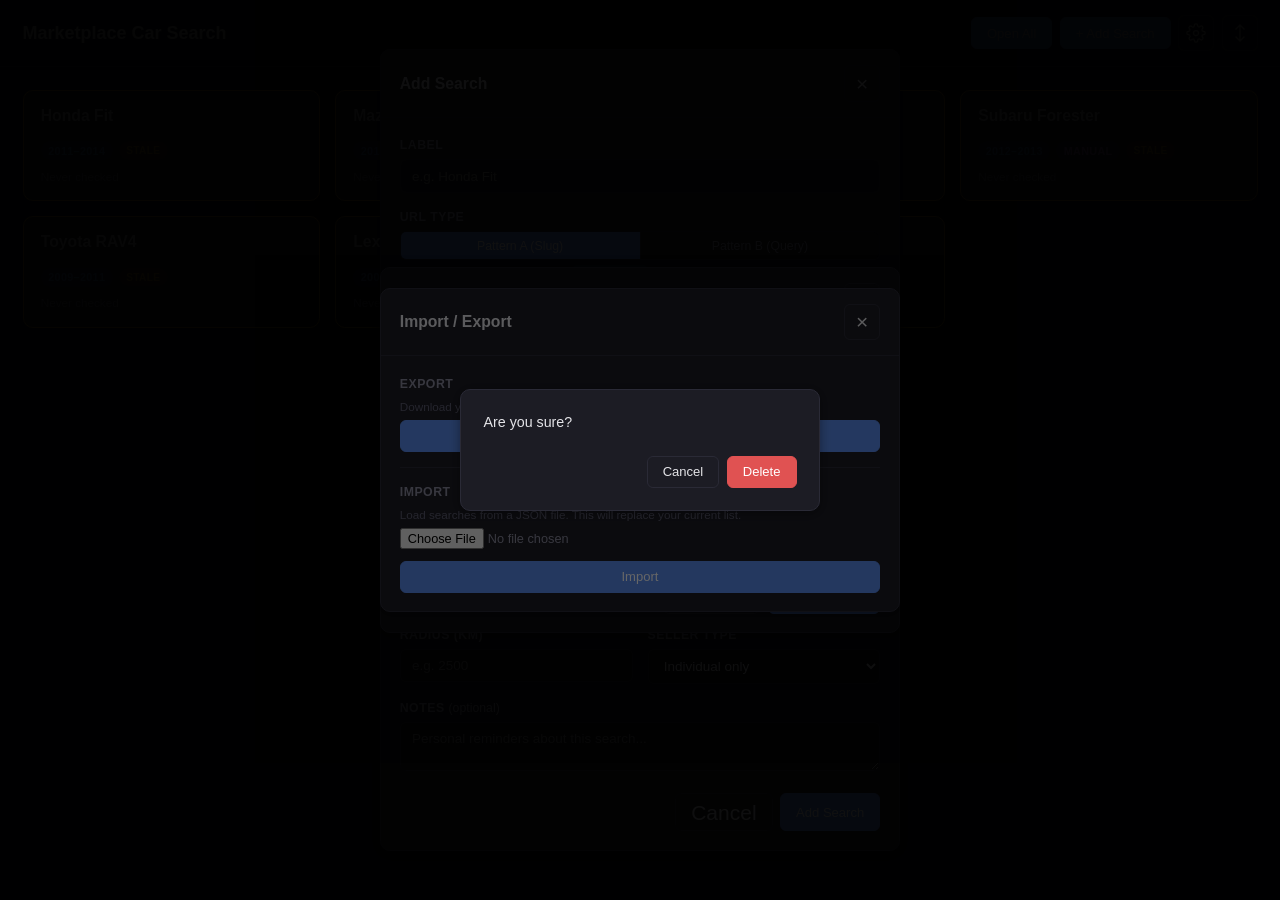
==== index.html @ 62330067 "Add Facebook Marketplace car search launcher dashboard Single-page web app for managing and launchin" ====
<!DOCTYPE html>
<html lang="en">
<head>
  <meta charset="UTF-8">
  <meta name="viewport" content="width=device-width, initial-scale=1.0">
  <title>Marketplace Car Search</title>
  <link rel="stylesheet" href="styles.css">
</head>
<body>
  <header>
    <div class="header-left">
      <h1>Marketplace Car Search</h1>
    </div>
    <div class="header-right">
      <button id="open-all-btn" class="btn btn-primary" title="Open all searches in new tabs">Open All</button>
      <button id="add-search-btn" class="btn btn-accent" title="Add a new search">+ Add Search</button>
      <button id="settings-btn" class="btn btn-icon" title="Settings" aria-label="Settings">
        <svg width="20" height="20" viewBox="0 0 24 24" fill="none" stroke="currentColor" stroke-width="1.5" stroke-linecap="round" stroke-linejoin="round"><circle cx="12" cy="12" r="3"/><path d="M19.4 15a1.65 1.65 0 00.33 1.82l.06.06a2 2 0 01-2.83 2.83l-.06-.06a1.65 1.65 0 00-1.82-.33 1.65 1.65 0 00-1 1.51V21a2 2 0 01-4 0v-.09A1.65 1.65 0 009 19.4a1.65 1.65 0 00-1.82.33l-.06.06a2 2 0 01-2.83-2.83l.06-.06A1.65 1.65 0 004.68 15a1.65 1.65 0 00-1.51-1H3a2 2 0 010-4h.09A1.65 1.65 0 004.6 9a1.65 1.65 0 00-.33-1.82l-.06-.06a2 2 0 012.83-2.83l.06.06A1.65 1.65 0 009 4.68a1.65 1.65 0 001-1.51V3a2 2 0 014 0v.09a1.65 1.65 0 001 1.51 1.65 1.65 0 001.82-.33l.06-.06a2 2 0 012.83 2.83l-.06.06A1.65 1.65 0 0019.4 9a1.65 1.65 0 001.51 1H21a2 2 0 010 4h-.09a1.65 1.65 0 00-1.51 1z"/></svg>
      </button>
      <button id="import-export-btn" class="btn btn-icon" title="Import / Export" aria-label="Import / Export">
        <svg width="20" height="20" viewBox="0 0 20 20" fill="none"><path d="M6 14l4 4 4-4M10 18V8M14 6l-4-4-4 4M10 2v10" stroke="currentColor" stroke-width="1.5" stroke-linecap="round" stroke-linejoin="round"/></svg>
      </button>
    </div>
  </header>

  <main id="search-grid" class="search-grid"></main>

  <div id="empty-state" class="empty-state" hidden>
    <p>No saved searches yet.</p>
    <button class="btn btn-accent" onclick="document.getElementById('add-search-btn').click()">+ Add your first search</button>
  </div>

  <!-- Add/Edit Modal -->
  <div id="modal-overlay" class="modal-overlay" hidden>
    <div class="modal" role="dialog" aria-modal="true">
      <div class="modal-header">
        <h2 id="modal-title">Add Search</h2>
        <button class="btn btn-icon modal-close" aria-label="Close">&times;</button>
      </div>
      <form id="search-form" class="search-form">
        <input type="hidden" id="form-id" value="">

        <div class="form-group">
          <label for="form-label">Label</label>
          <input type="text" id="form-label" placeholder="e.g. Honda Fit" required>
        </div>

        <div class="form-group">
          <label>URL Type</label>
          <div class="toggle-group">
            <button type="button" class="toggle-btn active" data-value="slug">Pattern A (Slug)</button>
            <button type="button" class="toggle-btn" data-value="query">Pattern B (Query)</button>
          </div>
          <p id="url-type-hint" class="hint">Most makes work with a slug like <code>honda-fit</code>. If the search returns no results, switch to Pattern B.</p>
        </div>

        <div class="form-group">
          <label for="form-slug" id="slug-label">Slug</label>
          <input type="text" id="form-slug" placeholder="e.g. honda-fit" required>
          <p class="hint" id="slug-hint">The URL segment for this make/model (lowercase, hyphenated)</p>
        </div>

        <div class="form-row">
          <div class="form-group">
            <label for="form-city">City</label>
            <input type="text" id="form-city" placeholder="e.g. chicago">
          </div>
          <div class="form-group">
            <label for="form-transmission">Transmission</label>
            <select id="form-transmission">
              <option value="">Any</option>
              <option value="manual">Manual</option>
              <option value="automatic">Automatic</option>
            </select>
          </div>
        </div>

        <div class="form-row">
          <div class="form-group">
            <label for="form-min-year">Min Year</label>
            <input type="number" id="form-min-year" placeholder="e.g. 2011" min="1900" max="2099">
          </div>
          <div class="form-group">
            <label for="form-max-year">Max Year</label>
            <input type="number" id="form-max-year" placeholder="e.g. 2014" min="1900" max="2099">
          </div>
        </div>

        <div class="form-row">
          <div class="form-group">
            <label for="form-max-price">Max Price ($)</label>
            <input type="number" id="form-max-price" placeholder="e.g. 9000" min="0">
          </div>
          <div class="form-group">
            <label for="form-max-mileage">Max Mileage</label>
            <input type="number" id="form-max-mileage" placeholder="e.g. 130000" min="0">
          </div>
        </div>

        <div class="form-row">
          <div class="form-group">
            <label for="form-radius">Radius (km)</label>
            <input type="number" id="form-radius" placeholder="e.g. 2500" min="0">
          </div>
          <div class="form-group">
            <label for="form-seller-type">Seller Type</label>
            <select id="form-seller-type">
              <option value="individual">Individual only</option>
              <option value="">Any</option>
            </select>
          </div>
        </div>

        <div class="form-group">
          <label for="form-notes">Notes <span class="optional">(optional)</span></label>
          <textarea id="form-notes" rows="2" placeholder="Personal reminders about this search..."></textarea>
        </div>

        <div class="form-actions">
          <button type="button" class="btn btn-secondary modal-close">Cancel</button>
          <button type="submit" class="btn btn-accent" id="form-submit-btn">Add Search</button>
        </div>
      </form>
    </div>
  </div>

  <!-- Settings Modal -->
  <div id="settings-overlay" class="modal-overlay" hidden>
    <div class="modal" role="dialog" aria-modal="true">
      <div class="modal-header">
        <h2>Settings</h2>
        <button class="btn btn-icon modal-close" aria-label="Close">&times;</button>
      </div>
      <form id="settings-form" class="search-form">
        <div class="form-group">
          <label for="settings-city">Default City</label>
          <input type="text" id="settings-city" placeholder="e.g. chicago">
        </div>
        <div class="form-row">
          <div class="form-group">
            <label for="settings-max-price">Default Max Price ($)</label>
            <input type="number" id="settings-max-price" placeholder="e.g. 9000" min="0">
          </div>
          <div class="form-group">
            <label for="settings-max-mileage">Default Max Mileage</label>
            <input type="number" id="settings-max-mileage" placeholder="e.g. 130000" min="0">
          </div>
        </div>
        <div class="form-group">
          <label for="settings-radius">Default Radius (km)</label>
          <input type="number" id="settings-radius" placeholder="e.g. 2500" min="0">
        </div>
        <div class="form-actions">
          <button type="button" class="btn btn-secondary modal-close">Cancel</button>
          <button type="submit" class="btn btn-accent">Save Settings</button>
        </div>
      </form>
    </div>
  </div>

  <!-- Import/Export Modal -->
  <div id="ie-overlay" class="modal-overlay" hidden>
    <div class="modal" role="dialog" aria-modal="true">
      <div class="modal-header">
        <h2>Import / Export</h2>
        <button class="btn btn-icon modal-close" aria-label="Close">&times;</button>
      </div>
      <div class="ie-body">
        <div class="form-group">
          <label>Export</label>
          <p class="hint">Download your saved searches as a JSON file for backup.</p>
          <button type="button" id="export-btn" class="btn btn-primary">Download JSON</button>
        </div>
        <hr>
        <div class="form-group">
          <label>Import</label>
          <p class="hint">Load searches from a JSON file. This will replace your current list.</p>
          <input type="file" id="import-file" accept=".json">
          <button type="button" id="import-btn" class="btn btn-primary" disabled>Import</button>
        </div>
      </div>
    </div>
  </div>

  <!-- Confirmation Dialog -->
  <div id="confirm-overlay" class="modal-overlay" hidden>
    <div class="modal modal-sm" role="alertdialog" aria-modal="true">
      <p id="confirm-message">Are you sure?</p>
      <div class="form-actions">
        <button type="button" class="btn btn-secondary" id="confirm-cancel">Cancel</button>
        <button type="button" class="btn btn-danger" id="confirm-ok">Delete</button>
      </div>
    </div>
  </div>

  <script src="app.js"></script>
</body>
</html>
---- styles.css ----
/* ===== Reset & Base ===== */
*, *::before, *::after { box-sizing: border-box; margin: 0; padding: 0; }

:root {
  --bg: #121217;
  --bg-card: #1c1c24;
  --bg-card-hover: #24242e;
  --bg-modal: #1c1c24;
  --bg-input: #16161d;
  --border: #2a2a36;
  --border-focus: #5b8def;
  --text: #e4e4e8;
  --text-muted: #8b8b9e;
  --text-dim: #5c5c70;
  --accent: #5b8def;
  --accent-hover: #4a7de0;
  --danger: #e05252;
  --danger-hover: #c94444;
  --success: #4caf7d;
  --warning: #e0a832;
  --badge-manual: #c084fc;
  --badge-auto: #60a5fa;
  --stale: #e0a832;
  --radius: 10px;
  --radius-sm: 6px;
  --shadow: 0 2px 12px rgba(0,0,0,0.4);
  --transition: 150ms ease;
}

html { font-size: 15px; }
body {
  font-family: -apple-system, BlinkMacSystemFont, 'Segoe UI', Roboto, Oxygen, sans-serif;
  background: var(--bg);
  color: var(--text);
  min-height: 100vh;
  line-height: 1.5;
}

/* ===== Header ===== */
header {
  display: flex;
  align-items: center;
  justify-content: space-between;
  padding: 1rem 1.5rem;
  border-bottom: 1px solid var(--border);
  position: sticky;
  top: 0;
  background: var(--bg);
  z-index: 50;
  flex-wrap: wrap;
  gap: 0.75rem;
}
header h1 {
  font-size: 1.2rem;
  font-weight: 600;
  white-space: nowrap;
}
.header-right {
  display: flex;
  align-items: center;
  gap: 0.5rem;
  flex-wrap: wrap;
}

/* ===== Buttons ===== */
.btn {
  display: inline-flex;
  align-items: center;
  justify-content: center;
  gap: 0.4rem;
  padding: 0.5rem 1rem;
  border: 1px solid var(--border);
  border-radius: var(--radius-sm);
  background: var(--bg-card);
  color: var(--text);
  font-size: 0.87rem;
  font-family: inherit;
  cursor: pointer;
  transition: background var(--transition), border-color var(--transition);
  white-space: nowrap;
}
.btn:hover { background: var(--bg-card-hover); }
.btn:focus-visible { outline: 2px solid var(--border-focus); outline-offset: 2px; }
.btn-primary { background: var(--accent); border-color: var(--accent); color: #fff; }
.btn-primary:hover { background: var(--accent-hover); border-color: var(--accent-hover); }
.btn-accent { background: var(--accent); border-color: var(--accent); color: #fff; }
.btn-accent:hover { background: var(--accent-hover); border-color: var(--accent-hover); }
.btn-secondary { background: transparent; }
.btn-danger { background: var(--danger); border-color: var(--danger); color: #fff; }
.btn-danger:hover { background: var(--danger-hover); border-color: var(--danger-hover); }
.btn-icon {
  padding: 0.45rem;
  min-width: 36px;
  min-height: 36px;
  background: transparent;
  border: 1px solid var(--border);
}
.btn-icon:hover { background: var(--bg-card-hover); }
.btn-sm { padding: 0.3rem 0.6rem; font-size: 0.8rem; }

/* ===== Search Grid ===== */
.search-grid {
  display: grid;
  grid-template-columns: repeat(auto-fill, minmax(280px, 1fr));
  gap: 1rem;
  padding: 1.5rem;
}

/* ===== Card ===== */
.card {
  background: var(--bg-card);
  border: 1px solid var(--border);
  border-radius: var(--radius);
  padding: 1rem 1.15rem;
  cursor: pointer;
  transition: background var(--transition), border-color var(--transition), box-shadow var(--transition);
  position: relative;
  display: flex;
  flex-direction: column;
  gap: 0.5rem;
  user-select: none;
}
.card:hover {
  background: var(--bg-card-hover);
  border-color: var(--accent);
  box-shadow: 0 0 0 1px var(--accent);
}
.card.stale {
  border-color: var(--stale);
}
.card.stale:hover {
  border-color: var(--accent);
  box-shadow: 0 0 0 1px var(--accent);
}
.card.dragging {
  opacity: 0.4;
}
.card.drag-over {
  border-color: var(--accent);
  box-shadow: 0 0 0 2px var(--accent);
}

.card-top {
  display: flex;
  align-items: flex-start;
  justify-content: space-between;
  gap: 0.5rem;
}
.card-label {
  font-size: 1.05rem;
  font-weight: 600;
  line-height: 1.3;
}
.card-actions {
  display: flex;
  gap: 0.25rem;
  flex-shrink: 0;
}
.card-actions .btn-icon {
  min-width: 28px;
  min-height: 28px;
  padding: 0.2rem;
  border: none;
  opacity: 0;
  transition: opacity var(--transition);
}
.card:hover .card-actions .btn-icon {
  opacity: 1;
}

.card-meta {
  display: flex;
  flex-wrap: wrap;
  gap: 0.4rem;
  align-items: center;
}
.badge {
  display: inline-block;
  padding: 0.1rem 0.5rem;
  border-radius: 999px;
  font-size: 0.72rem;
  font-weight: 600;
  text-transform: uppercase;
  letter-spacing: 0.03em;
}
.badge-years {
  background: rgba(91, 141, 239, 0.15);
  color: var(--accent);
}
.badge-manual {
  background: rgba(192, 132, 252, 0.15);
  color: var(--badge-manual);
}
.badge-auto {
  background: rgba(96, 165, 250, 0.15);
  color: var(--badge-auto);
}
.badge-query {
  background: rgba(224, 168, 50, 0.12);
  color: var(--warning);
}
.badge-stale {
  background: rgba(224, 168, 50, 0.15);
  color: var(--stale);
  font-size: 0.68rem;
}

.card-timestamp {
  font-size: 0.78rem;
  color: var(--text-muted);
}
.card-notes {
  font-size: 0.78rem;
  color: var(--text-dim);
  font-style: italic;
  overflow: hidden;
  text-overflow: ellipsis;
  white-space: nowrap;
}

/* ===== Empty State ===== */
.empty-state {
  display: flex;
  flex-direction: column;
  align-items: center;
  justify-content: center;
  gap: 1rem;
  padding: 4rem 2rem;
  color: var(--text-muted);
  text-align: center;
}
.empty-state p { font-size: 1.1rem; }

/* ===== Modal ===== */
.modal-overlay {
  position: fixed;
  inset: 0;
  background: rgba(0,0,0,0.6);
  display: flex;
  align-items: center;
  justify-content: center;
  z-index: 100;
  padding: 1rem;
  animation: fadeIn 120ms ease;
}
.modal {
  background: var(--bg-modal);
  border: 1px solid var(--border);
  border-radius: var(--radius);
  box-shadow: var(--shadow);
  width: 100%;
  max-width: 520px;
  max-height: 90vh;
  overflow-y: auto;
  animation: slideUp 150ms ease;
}
.modal-sm { max-width: 360px; padding: 1.5rem; }
.modal-header {
  display: flex;
  align-items: center;
  justify-content: space-between;
  padding: 1rem 1.25rem;
  border-bottom: 1px solid var(--border);
}
.modal-header h2 { font-size: 1.05rem; font-weight: 600; }
.modal-close { font-size: 1.4rem; line-height: 1; }

@keyframes fadeIn { from { opacity: 0; } to { opacity: 1; } }
@keyframes slideUp { from { opacity: 0; transform: translateY(12px); } to { opacity: 1; transform: translateY(0); } }

/* ===== Form ===== */
.search-form {
  padding: 1.25rem;
  display: flex;
  flex-direction: column;
  gap: 1rem;
}
.form-group {
  display: flex;
  flex-direction: column;
  gap: 0.3rem;
}
.form-group label {
  font-size: 0.82rem;
  font-weight: 600;
  color: var(--text-muted);
  text-transform: uppercase;
  letter-spacing: 0.04em;
}
.form-group .optional {
  font-weight: 400;
  text-transform: none;
  letter-spacing: 0;
}
.form-row {
  display: grid;
  grid-template-columns: 1fr 1fr;
  gap: 1rem;
}
input[type="text"],
input[type="number"],
select,
textarea {
  padding: 0.55rem 0.75rem;
  background: var(--bg-input);
  border: 1px solid var(--border);
  border-radius: var(--radius-sm);
  color: var(--text);
  font-size: 0.9rem;
  font-family: inherit;
  transition: border-color var(--transition);
}
input:focus, select:focus, textarea:focus {
  outline: none;
  border-color: var(--border-focus);
}
textarea { resize: vertical; }
.hint {
  font-size: 0.78rem;
  color: var(--text-dim);
}
.hint code {
  background: rgba(91,141,239,0.1);
  padding: 0.1rem 0.35rem;
  border-radius: 3px;
  font-size: 0.78rem;
}

.toggle-group {
  display: flex;
  gap: 0;
  border: 1px solid var(--border);
  border-radius: var(--radius-sm);
  overflow: hidden;
}
.toggle-btn {
  flex: 1;
  padding: 0.45rem 0.75rem;
  border: none;
  background: var(--bg-input);
  color: var(--text-muted);
  font-size: 0.82rem;
  font-family: inherit;
  cursor: pointer;
  transition: background var(--transition), color var(--transition);
}
.toggle-btn + .toggle-btn { border-left: 1px solid var(--border); }
.toggle-btn.active {
  background: var(--accent);
  color: #fff;
}

.form-actions {
  display: flex;
  justify-content: flex-end;
  gap: 0.5rem;
  padding-top: 0.5rem;
}

/* ===== Import/Export ===== */
.ie-body {
  padding: 1.25rem;
  display: flex;
  flex-direction: column;
  gap: 1rem;
}
.ie-body hr {
  border: none;
  border-top: 1px solid var(--border);
}
input[type="file"] {
  font-size: 0.85rem;
  color: var(--text-muted);
  margin-bottom: 0.5rem;
}

/* ===== Confirm Dialog ===== */
#confirm-message {
  font-size: 0.95rem;
  margin-bottom: 1rem;
}

/* ===== Responsive ===== */
@media (max-width: 600px) {
  header { padding: 0.75rem 1rem; }
  header h1 { font-size: 1rem; }
  .search-grid { padding: 1rem; gap: 0.75rem; grid-template-columns: 1fr; }
  .form-row { grid-template-columns: 1fr; }
  .modal { max-height: 95vh; }
  .card-actions .btn-icon { opacity: 1; }
  .header-right { width: 100%; justify-content: flex-end; }
}

/* ===== Scrollbar ===== */
::-webkit-scrollbar { width: 6px; }
::-webkit-scrollbar-track { background: var(--bg); }
::-webkit-scrollbar-thumb { background: var(--border); border-radius: 3px; }
::-webkit-scrollbar-thumb:hover { background: var(--text-dim); }

/* ===== Selection ===== */
::selection { background: rgba(91,141,239,0.3); }
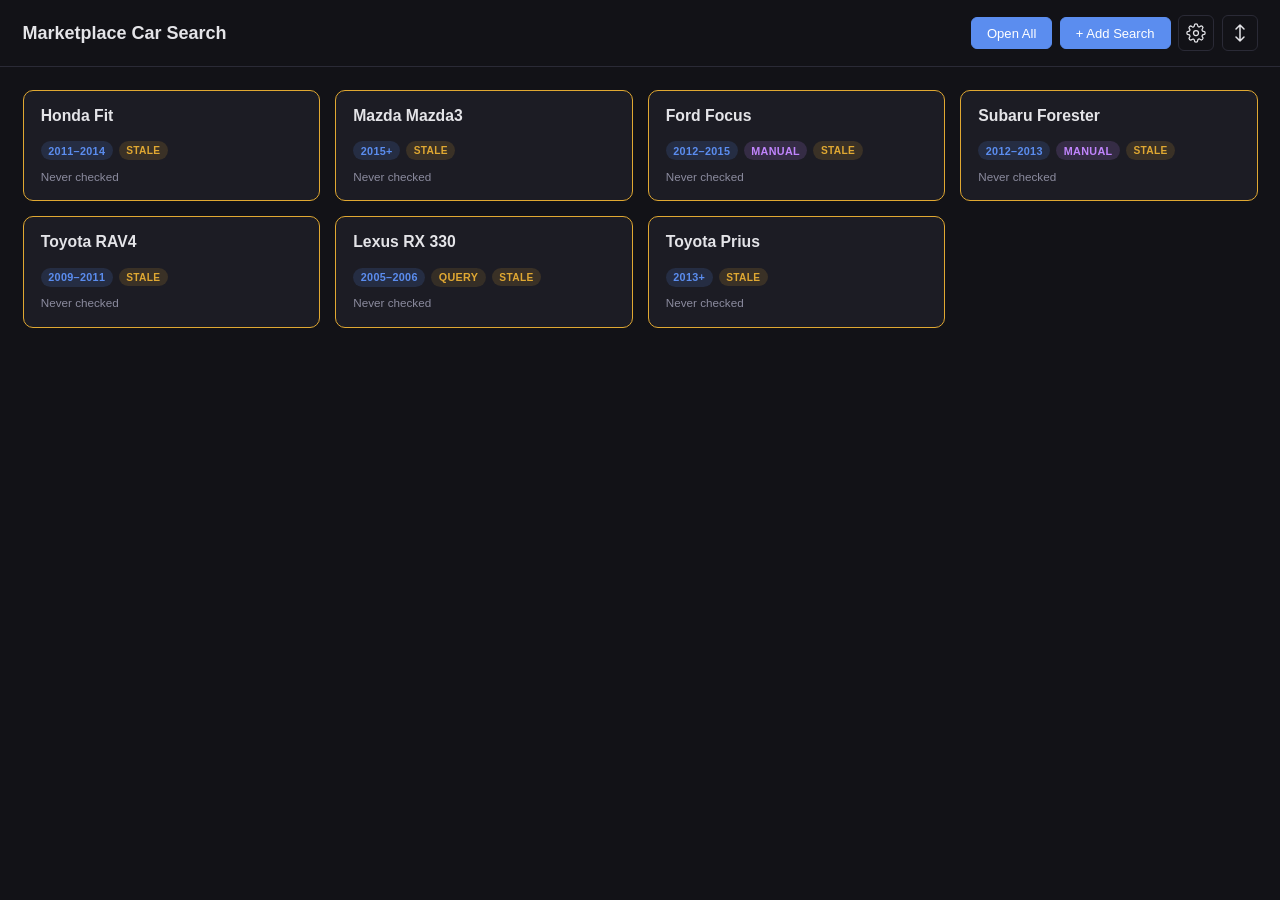
==== commit 1a71a58e: "Add PWA support for iOS home screen install - manifest.json with app name, icons, standalone display" ====
--- a/index.html
+++ b/index.html
@@ -2,8 +2,19 @@
 <html lang="en">
 <head>
   <meta charset="UTF-8">
-  <meta name="viewport" content="width=device-width, initial-scale=1.0">
+  <meta name="viewport" content="width=device-width, initial-scale=1.0, viewport-fit=cover">
   <title>Marketplace Car Search</title>
+
+  <!-- PWA -->
+  <link rel="manifest" href="manifest.json">
+  <meta name="theme-color" content="#121217">
+
+  <!-- iOS standalone support -->
+  <meta name="apple-mobile-web-app-capable" content="yes">
+  <meta name="apple-mobile-web-app-status-bar-style" content="black-translucent">
+  <meta name="apple-mobile-web-app-title" content="Car Search">
+  <link rel="apple-touch-icon" href="icon-192.png">
+
   <link rel="stylesheet" href="styles.css">
 </head>
 <body>
@@ -194,5 +205,10 @@
   </div>
 
   <script src="app.js"></script>
+  <script>
+    if ('serviceWorker' in navigator) {
+      navigator.serviceWorker.register('./sw.js');
+    }
+  </script>
 </body>
 </html>
--- a/styles.css
+++ b/styles.css
@@ -42,6 +42,9 @@
   align-items: center;
   justify-content: space-between;
   padding: 1rem 1.5rem;
+  padding-top: max(1rem, env(safe-area-inset-top));
+  padding-left: max(1.5rem, env(safe-area-inset-left));
+  padding-right: max(1.5rem, env(safe-area-inset-right));
   border-bottom: 1px solid var(--border);
   position: sticky;
   top: 0;
@@ -105,6 +108,7 @@
   gap: 1rem;
   padding: 1.5rem;
 }
+.search-grid[hidden] { display: none; }
 
 /* ===== Card ===== */
 .card {
@@ -229,6 +233,7 @@
   color: var(--text-muted);
   text-align: center;
 }
+.empty-state[hidden] { display: none; }
 .empty-state p { font-size: 1.1rem; }
 
 /* ===== Modal ===== */
@@ -242,6 +247,9 @@
   z-index: 100;
   padding: 1rem;
   animation: fadeIn 120ms ease;
+}
+.modal-overlay[hidden] {
+  display: none;
 }
 .modal {
   background: var(--bg-modal);
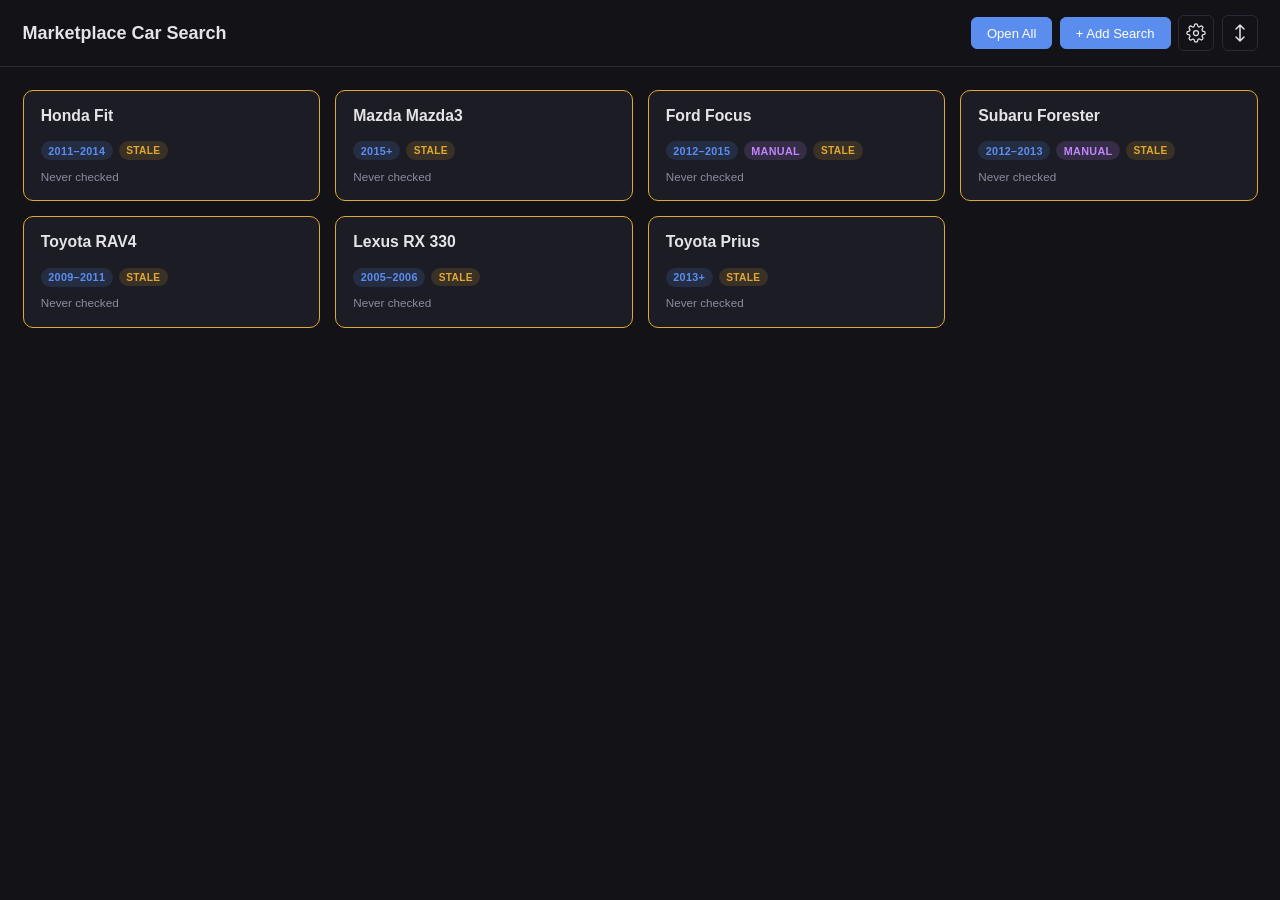
==== commit b8eb7bfc: "Remove Pattern B query fallback, use slugs only - Removed URL type toggle and query mode from form a" ====
--- a/index.html
+++ b/index.html
@@ -57,18 +57,9 @@
         </div>
 
         <div class="form-group">
-          <label>URL Type</label>
-          <div class="toggle-group">
-            <button type="button" class="toggle-btn active" data-value="slug">Pattern A (Slug)</button>
-            <button type="button" class="toggle-btn" data-value="query">Pattern B (Query)</button>
-          </div>
-          <p id="url-type-hint" class="hint">Most makes work with a slug like <code>honda-fit</code>. If the search returns no results, switch to Pattern B.</p>
-        </div>
-
-        <div class="form-group">
           <label for="form-slug" id="slug-label">Slug</label>
           <input type="text" id="form-slug" placeholder="e.g. honda-fit" required>
-          <p class="hint" id="slug-hint">The URL segment for this make/model (lowercase, hyphenated)</p>
+          <p class="hint" id="slug-hint">The URL segment for this make/model (lowercase, hyphenated). Example: <code>honda-fit</code>, <code>lexus-rx</code></p>
         </div>
 
         <div class="form-row">
